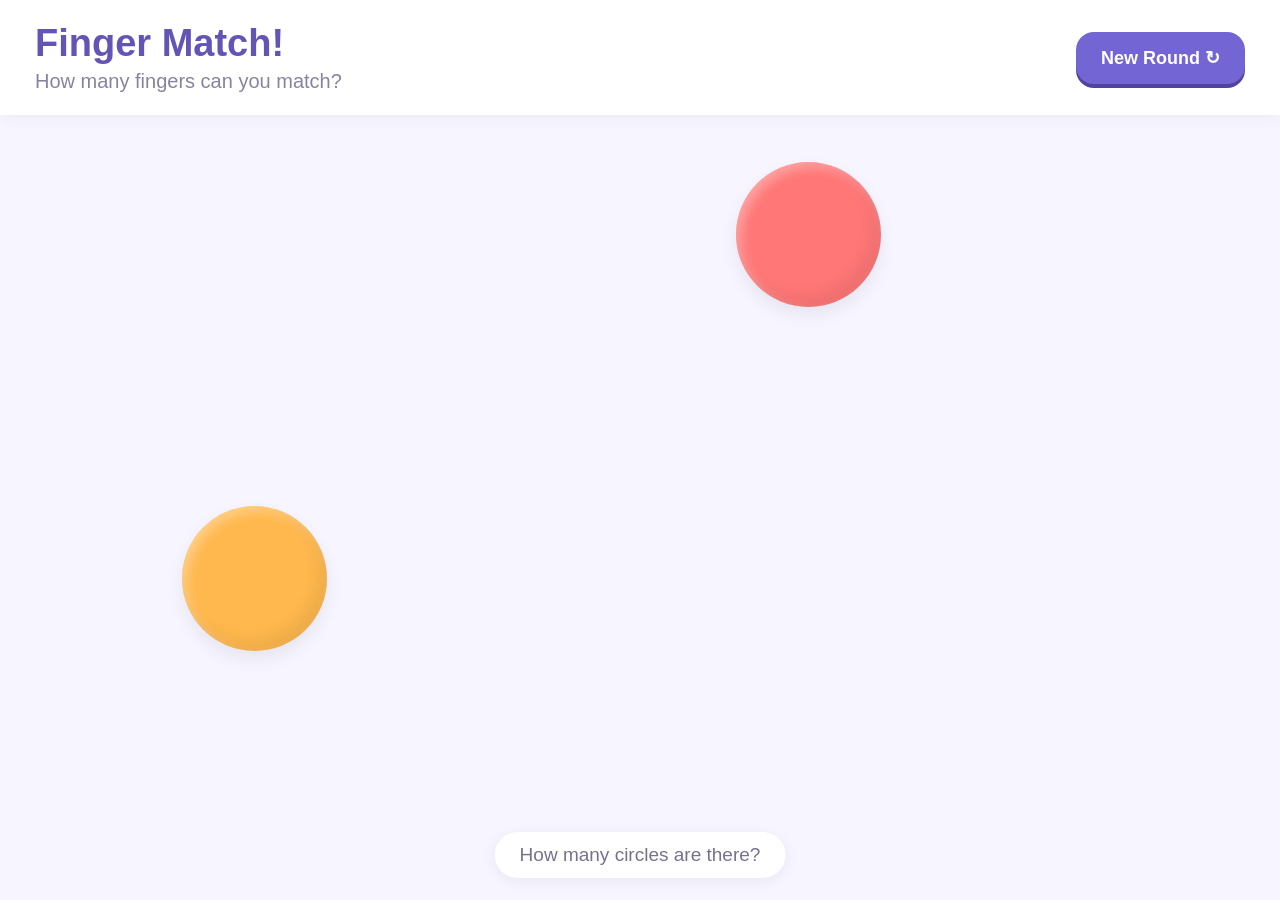
==== index.html @ fcbec7e9 "Link CSS and JS files in index.html" ====
<!DOCTYPE html>
<html lang="en">
<head>
<meta charset="UTF-8">
<meta name="viewport"
      content="width=device-width, initial-scale=1, maximum-scale=1, user-scalable=no">

<title>Finger Match!</title>

<link href="style.css" rel="stylesheet"/>
</head>

<body>

<header>
    <div>
        <h1>Finger Match!</h1>
        <div id="instructions">
            How many fingers can you match?
        </div>
    </div>

    <button onclick="newRound()">New Round ↻</button>
</header>

<main id="game">
    <div id="counter">Get ready!</div> <div id="hold-wheel"><div id="wheel-inner"></div></div>
</main>

<div id="success">
    <h2>AMAZING! 🎉</h2>
    <p>You matched all the circles!</p>
</div>

<script src="app.js"></script>

</body>
</html>
---- style.css ----
* {
    box-sizing: border-box;
    -webkit-tap-highlight-color: transparent;
}

body {
    margin: 0;
    overflow: hidden;
    font-family: "Trebuchet MS", sans-serif;
    background: #f7f5ff;
    color: #34304d;
    touch-action: none;
    user-select: none;
    -webkit-user-select: none;
}

header {
    height: 115px;
    display: flex;
    align-items: center;
    justify-content: space-between;
    padding: 15px 35px;
    background: white;
    box-shadow: 0 3px 15px #0000000c;
    position: relative;
    z-index: 10;
}

h1 {
    font-size: clamp(25px, 4vw, 38px);
    margin: 0;
    color: #6355b5;
}

#instructions {
    font-size: clamp(15px, 2vw, 20px);
    margin-top: 5px;
    color: #88839e;
}

button {
    border: none;
    background: #7465d5;
    color: white;
    border-radius: 18px;
    padding: 15px 25px;
    font-size: 18px;
    font-weight: bold;
    cursor: pointer;
    box-shadow: 0 4px 0 #50439f;
}

button:active {
    transform: translateY(3px);
    box-shadow: 0 1px 0 #50439f;
}

#game {
    height: calc(100dvh - 115px);
    width: 100vw;
    position: relative;
    overflow: hidden;
    touch-action: none;
}

.circle {
    position: absolute;
    border-radius: 50%;
    display: flex;
    align-items: center;
    justify-content: center;
    box-shadow:
        inset -8px -10px 15px #00000012,
        inset 5px 5px 12px #ffffff55,
        0 8px 18px #00000012;
    animation: appear 0.55s cubic-bezier(.2, 1.5, .5, 1);
    pointer-events: none;
}

@keyframes appear {
    from {
        transform: scale(0) rotate(-90deg);
        opacity: 0;
    }
    to {
        transform: scale(1) rotate(0);
        opacity: 1;
    }
}

#counter {
    position: absolute;
    bottom: 22px;
    left: 50%;
    transform: translateX(-50%);
    background: white;
    padding: 12px 25px;
    border-radius: 30px;
    font-size: 19px;
    color: #77718e;
    box-shadow: 0 3px 15px #00000010;
    z-index: 5;
    white-space: nowrap;
}

#success {
    position: fixed;
    inset: 0;
    z-index: 20;
    background: #ffffffd9;
    display: none;
    align-items: center;
    justify-content: center;
    flex-direction: column;
    text-align: center;
    pointer-events: none;
}

#success.show {
    display: flex;
    animation: fadeIn 0.3s ease;
}

#success h2 {
    font-size: clamp(45px, 9vw, 85px);
    color: #7465d5;
    margin: 10px;
    animation: bounce 0.7s infinite alternate;
}

#success p {
    font-size: clamp(20px, 4vw, 30px);
    color: #817b99;
}

#hold-wheel {
    position: absolute;
    width: 105px;
    height: 105px;
    left: 50%;
    top: 50%;
    transform: translate(-50%, -50%);
    border-radius: 50%;

    background: conic-gradient(
        #7465d5 0deg,
        #7465d5 0deg,
        #e8e5f5 0deg
    );

    display: none;
    align-items: center;
    justify-content: center;
    z-index: 8;
    pointer-events: none;

    box-shadow: 0 4px 15px #00000015;
}

#wheel-inner {
    width: 83px;
    height: 83px;
    background: #f7f5ff;
    border-radius: 50%;
}

#hold-wheel.active {
    display: flex;
}

@keyframes fadeIn {
    from { opacity: 0; }
    to { opacity: 1; }
}

@keyframes bounce {
    from { transform: scale(1) rotate(-3deg); }
    to { transform: scale(1.12) rotate(3deg); }
}

.confetti {
    position: fixed;
    top: -20px;
    width: 13px;
    height: 20px;
    z-index: 30;
    pointer-events: none;
    animation: fall 2.5s linear forwards;
}

@keyframes fall {
    to {
        transform: translateY(110vh) rotate(800deg);
        opacity: 0;
    }
}

@media (max-width: 600px) {
    header {
        padding: 12px 18px;
        height: 100px;
    }

    #game {
        height: calc(100dvh - 100px);
    }

    button {
        padding: 12px 16px;
        font-size: 15px;
    }
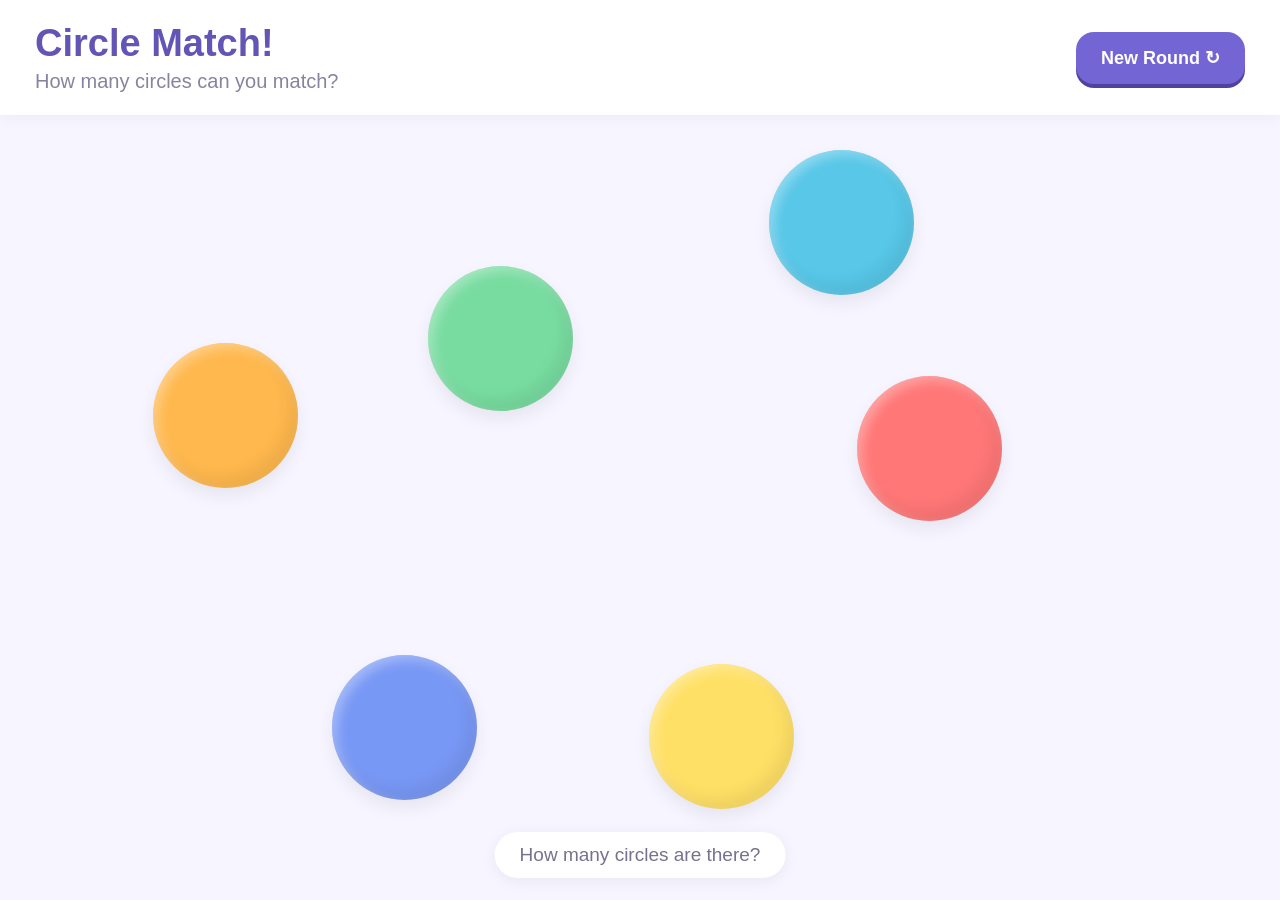
==== commit a8ba4e8c: "Rename game from 'Finger Match' to 'Circle Match'" ====
--- a/index.html
+++ b/index.html
@@ -15,9 +15,9 @@
 
 <header>
     <div>
-        <h1>Finger Match!</h1>
+        <h1>Circle Match!</h1>
         <div id="instructions">
-            How many fingers can you match?
+            How many circles can you match?
         </div>
     </div>
 
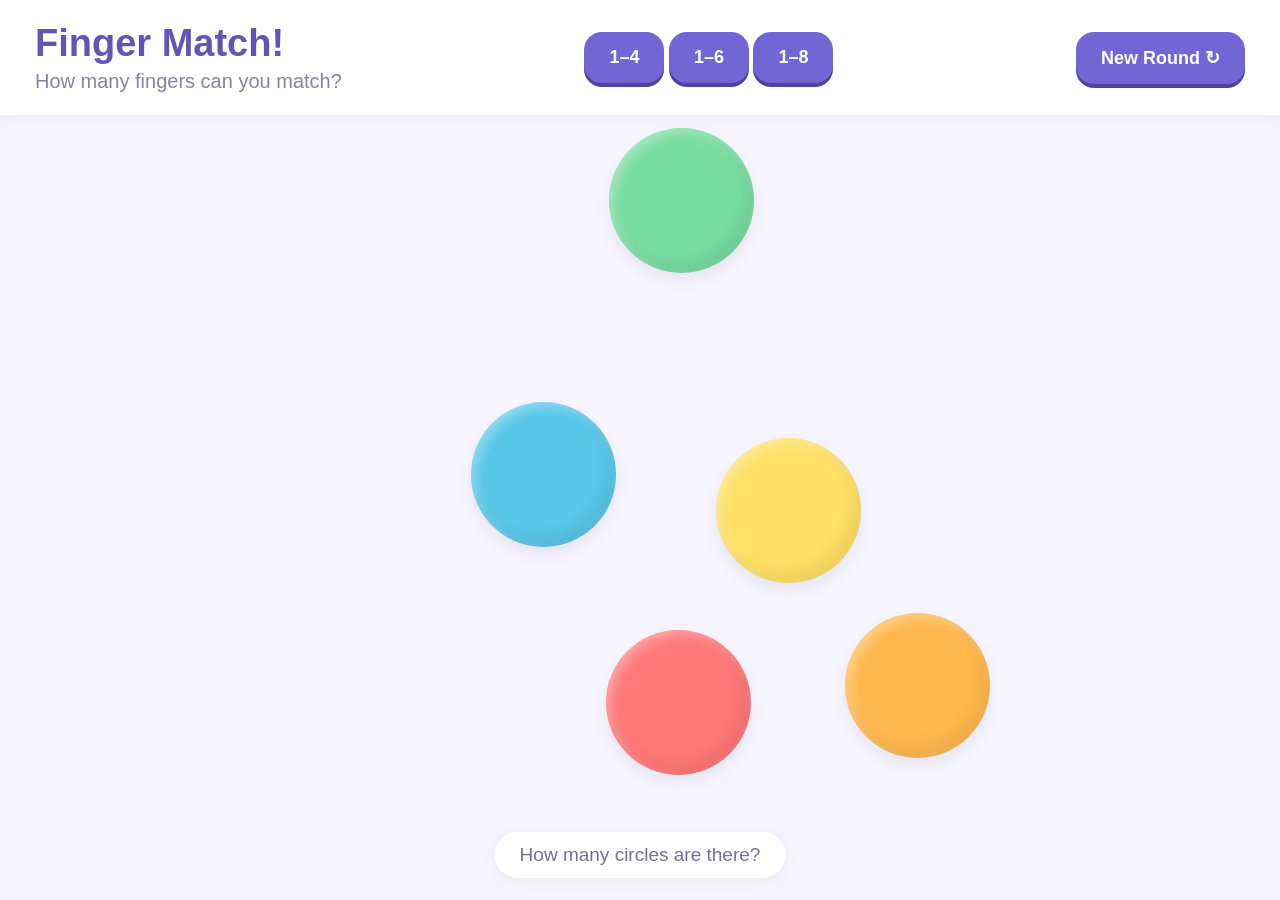
==== commit 7110498b: "Rename game from 'Circle Match' to 'Finger Match'" ====
--- a/index.html
+++ b/index.html
@@ -15,10 +15,22 @@
 
 <header>
     <div>
-        <h1>Circle Match!</h1>
+        <h1>Finger Match!</h1>
         <div id="instructions">
-            How many circles can you match?
+            How many fingers can you match?
         </div>
+    </div>
+
+    <div class="level-selector">
+        <button class="level-btn active" onclick="setLevel(4, this)">
+            1–4
+        </button>
+        <button class="level-btn" onclick="setLevel(6, this)">
+            1–6
+        </button>
+        <button class="level-btn" onclick="setLevel(8, this)">
+            1–8
+        </button>
     </div>
 
     <button onclick="newRound()">New Round ↻</button>
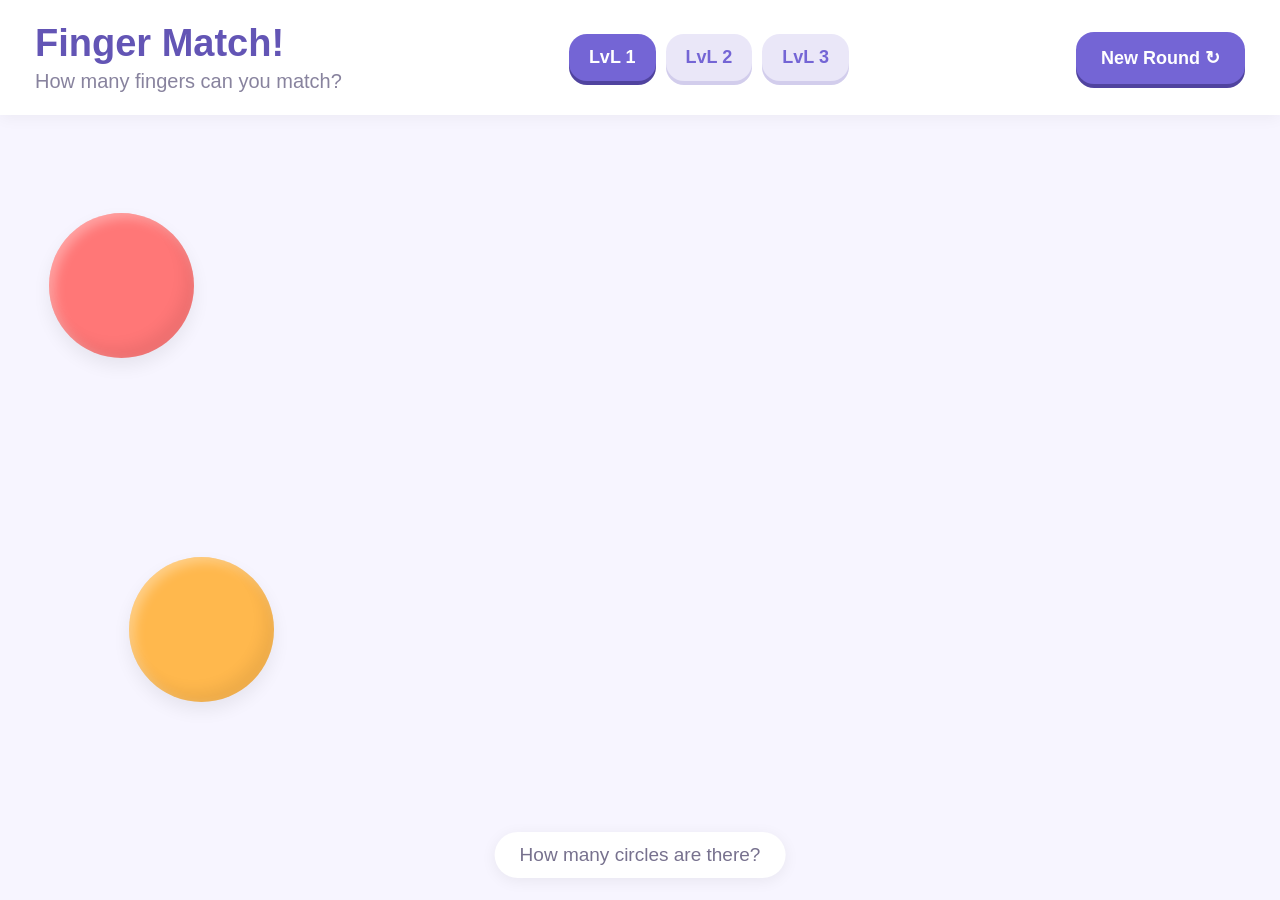
==== commit f91c6a80: "Update index.html" ====
--- a/index.html
+++ b/index.html
@@ -23,13 +23,13 @@
 
     <div class="level-selector">
         <button class="level-btn active" onclick="setLevel(4, this)">
-            1–4
+            LvL 1
         </button>
         <button class="level-btn" onclick="setLevel(6, this)">
-            1–6
+            LvL 2
         </button>
         <button class="level-btn" onclick="setLevel(8, this)">
-            1–8
+            LvL 3
         </button>
     </div>
 
--- a/style.css
+++ b/style.css
@@ -157,6 +157,41 @@
     box-shadow: 0 4px 15px #00000015;
 }
 
+.level-selector {
+    display: flex;
+    gap: 10px;
+    align-items: center;
+}
+
+.level-btn {
+    background: #eae7f8;
+    color: #7465d5;
+    box-shadow: 0 4px 0 #d2cdec;
+    padding: 13px 20px;
+}
+
+.level-btn.active {
+    background: #7465d5;
+    color: white;
+    box-shadow: 0 4px 0 #50439f;
+}
+
+@media (max-width: 700px) {
+    header {
+        padding: 10px;
+        gap: 8px;
+    }
+
+    .level-selector {
+        gap: 5px;
+    }
+
+    .level-btn {
+        padding: 10px 12px;
+        font-size: 14px;
+    }
+}
+
 #wheel-inner {
     width: 83px;
     height: 83px;
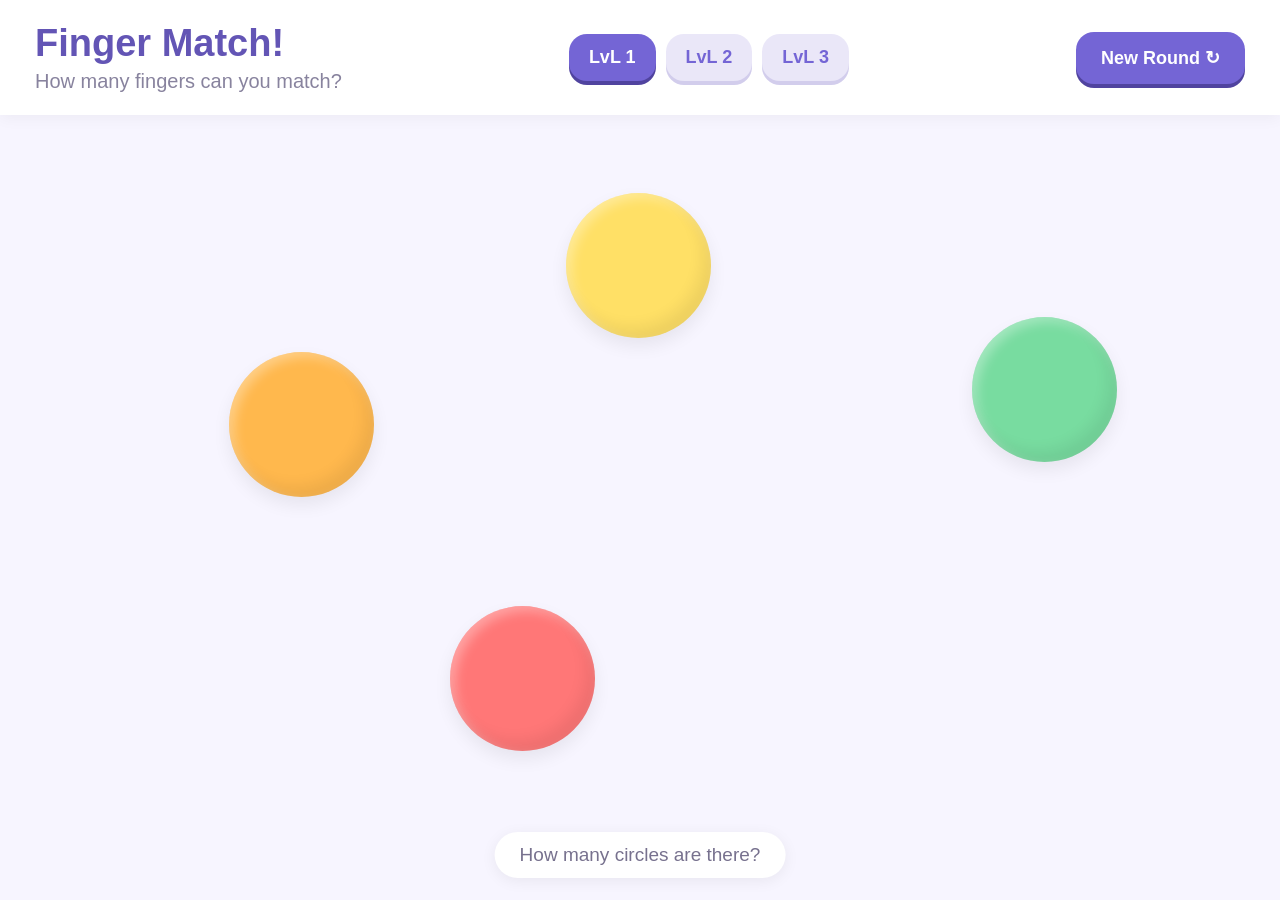
==== commit c64001f3: "Update level buttons to set correct levels" ====
--- a/index.html
+++ b/index.html
@@ -22,10 +22,10 @@
     </div>
 
     <div class="level-selector">
-        <button class="level-btn active" onclick="setLevel(4, this)">
+        <button class="level-btn active" onclick="setLevel(2, this)">
             LvL 1
         </button>
-        <button class="level-btn" onclick="setLevel(6, this)">
+        <button class="level-btn" onclick="setLevel(4, this)">
             LvL 2
         </button>
         <button class="level-btn" onclick="setLevel(8, this)">
--- a/style.css
+++ b/style.css
@@ -1,3 +1,4 @@
+
 * {
     box-sizing: border-box;
     -webkit-tap-highlight-color: transparent;
@@ -19,6 +20,7 @@
     display: flex;
     align-items: center;
     justify-content: space-between;
+    gap: 15px;
     padding: 15px 35px;
     background: white;
     box-shadow: 0 3px 15px #0000000c;
@@ -53,6 +55,27 @@
 button:active {
     transform: translateY(3px);
     box-shadow: 0 1px 0 #50439f;
+}
+
+.level-selector {
+    display: flex;
+    gap: 10px;
+    align-items: center;
+    flex-shrink: 0;
+}
+
+.level-btn {
+    background-color: #eae7f8;
+    color: #7465d5;
+    box-shadow: 0 4px 0 #d2cdec;
+    padding: 13px 20px;
+    transition: background-color 0.2s, color 0.2s;
+}
+
+.level-btn.active {
+    background-color: #7465d5;
+    color: white;
+    box-shadow: 0 4px 0 #50439f;
 }
 
 #game {
@@ -103,36 +126,11 @@
     white-space: nowrap;
 }
 
-#success {
-    position: fixed;
-    inset: 0;
-    z-index: 20;
-    background: #ffffffd9;
+#counter:empty {
     display: none;
-    align-items: center;
-    justify-content: center;
-    flex-direction: column;
-    text-align: center;
-    pointer-events: none;
-}
-
-#success.show {
-    display: flex;
-    animation: fadeIn 0.3s ease;
-}
-
-#success h2 {
-    font-size: clamp(45px, 9vw, 85px);
-    color: #7465d5;
-    margin: 10px;
-    animation: bounce 0.7s infinite alternate;
-}
-
-#success p {
-    font-size: clamp(20px, 4vw, 30px);
-    color: #817b99;
-}
-
+}
+
+/* Circular hold progress wheel */
 #hold-wheel {
     position: absolute;
     width: 105px;
@@ -144,7 +142,6 @@
 
     background: conic-gradient(
         #7465d5 0deg,
-        #7465d5 0deg,
         #e8e5f5 0deg
     );
 
@@ -157,39 +154,8 @@
     box-shadow: 0 4px 15px #00000015;
 }
 
-.level-selector {
-    display: flex;
-    gap: 10px;
-    align-items: center;
-}
-
-.level-btn {
-    background: #eae7f8;
-    color: #7465d5;
-    box-shadow: 0 4px 0 #d2cdec;
-    padding: 13px 20px;
-}
-
-.level-btn.active {
-    background: #7465d5;
-    color: white;
-    box-shadow: 0 4px 0 #50439f;
-}
-
-@media (max-width: 700px) {
-    header {
-        padding: 10px;
-        gap: 8px;
-    }
-
-    .level-selector {
-        gap: 5px;
-    }
-
-    .level-btn {
-        padding: 10px 12px;
-        font-size: 14px;
-    }
+#hold-wheel.active {
+    display: flex;
 }
 
 #wheel-inner {
@@ -199,8 +165,35 @@
     border-radius: 50%;
 }
 
-#hold-wheel.active {
-    display: flex;
+/* Celebration */
+#success {
+    position: fixed;
+    inset: 0;
+    z-index: 20;
+    background: #ffffffd9;
+    display: none;
+    align-items: center;
+    justify-content: center;
+    flex-direction: column;
+    text-align: center;
+    pointer-events: none;
+}
+
+#success.show {
+    display: flex;
+    animation: fadeIn 0.3s ease;
+}
+
+#success h2 {
+    font-size: clamp(45px, 9vw, 85px);
+    color: #7465d5;
+    margin: 10px;
+    animation: bounce 0.7s infinite alternate;
+}
+
+#success p {
+    font-size: clamp(20px, 4vw, 30px);
+    color: #817b99;
 }
 
 @keyframes fadeIn {
@@ -213,6 +206,7 @@
     to { transform: scale(1.12) rotate(3deg); }
 }
 
+/* Confetti */
 .confetti {
     position: fixed;
     top: -20px;
@@ -230,6 +224,23 @@
     }
 }
 
+/* Responsive layout */
+@media (max-width: 700px) {
+    header {
+        padding: 10px;
+        gap: 8px;
+    }
+
+    .level-selector {
+        gap: 5px;
+    }
+
+    .level-btn {
+        padding: 10px 12px;
+        font-size: 14px;
+    }
+}
+
 @media (max-width: 600px) {
     header {
         padding: 12px 18px;
@@ -244,3 +255,4 @@
         padding: 12px 16px;
         font-size: 15px;
     }
+}
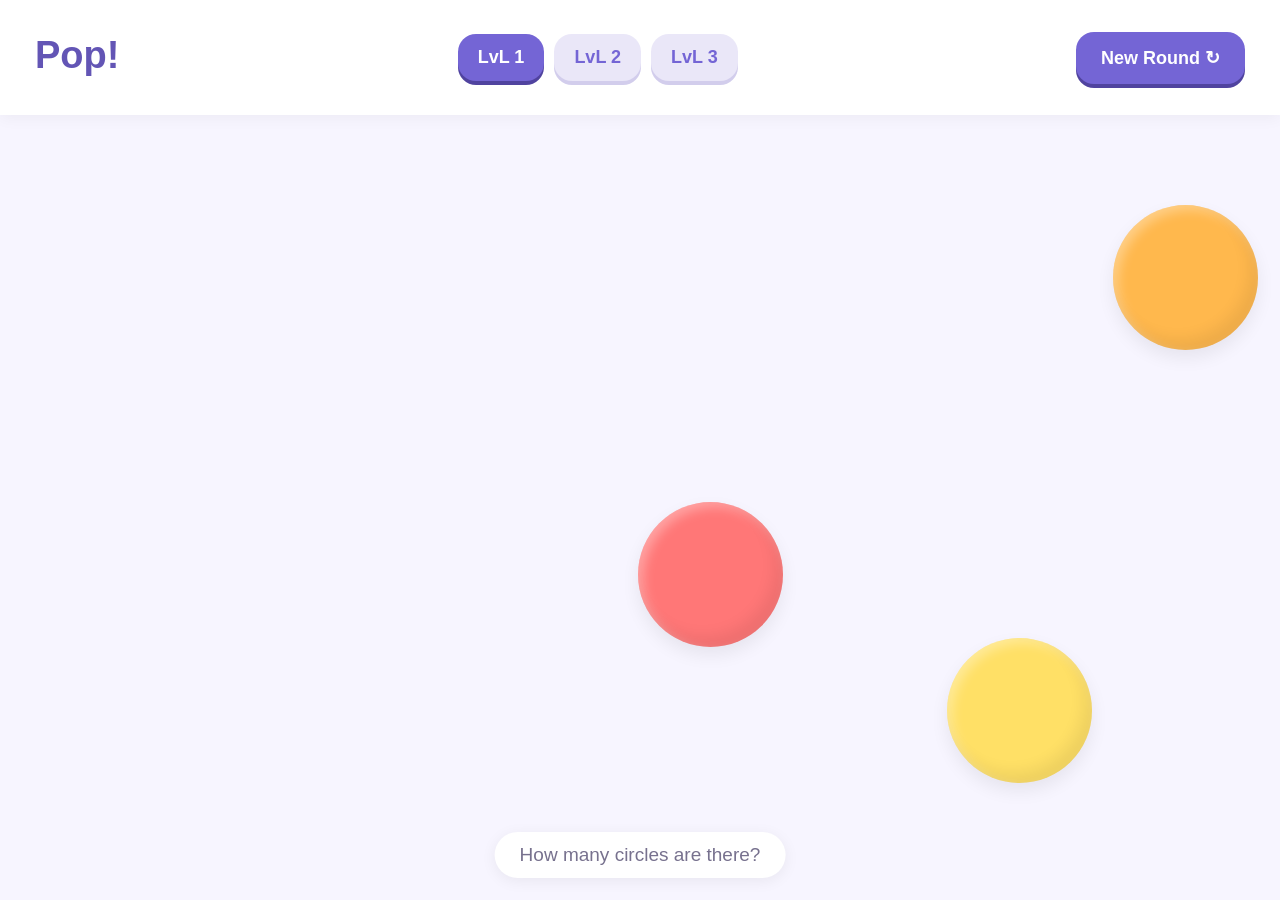
==== commit 01fc245e: "Change title and heading from 'Finger Match!' to 'Pop!'" ====
--- a/index.html
+++ b/index.html
@@ -6,7 +6,7 @@
 <meta name="viewport"
       content="width=device-width, initial-scale=1, maximum-scale=1, user-scalable=no">
 
-<title>Finger Match!</title>
+<title>Pop!</title>
 
 <link href="style.css" rel="stylesheet"/>
 </head>
@@ -15,9 +15,8 @@
 
 <header>
     <div>
-        <h1>Finger Match!</h1>
+        <h1>Pop!</h1>
         <div id="instructions">
-            How many fingers can you match?
         </div>
     </div>
 
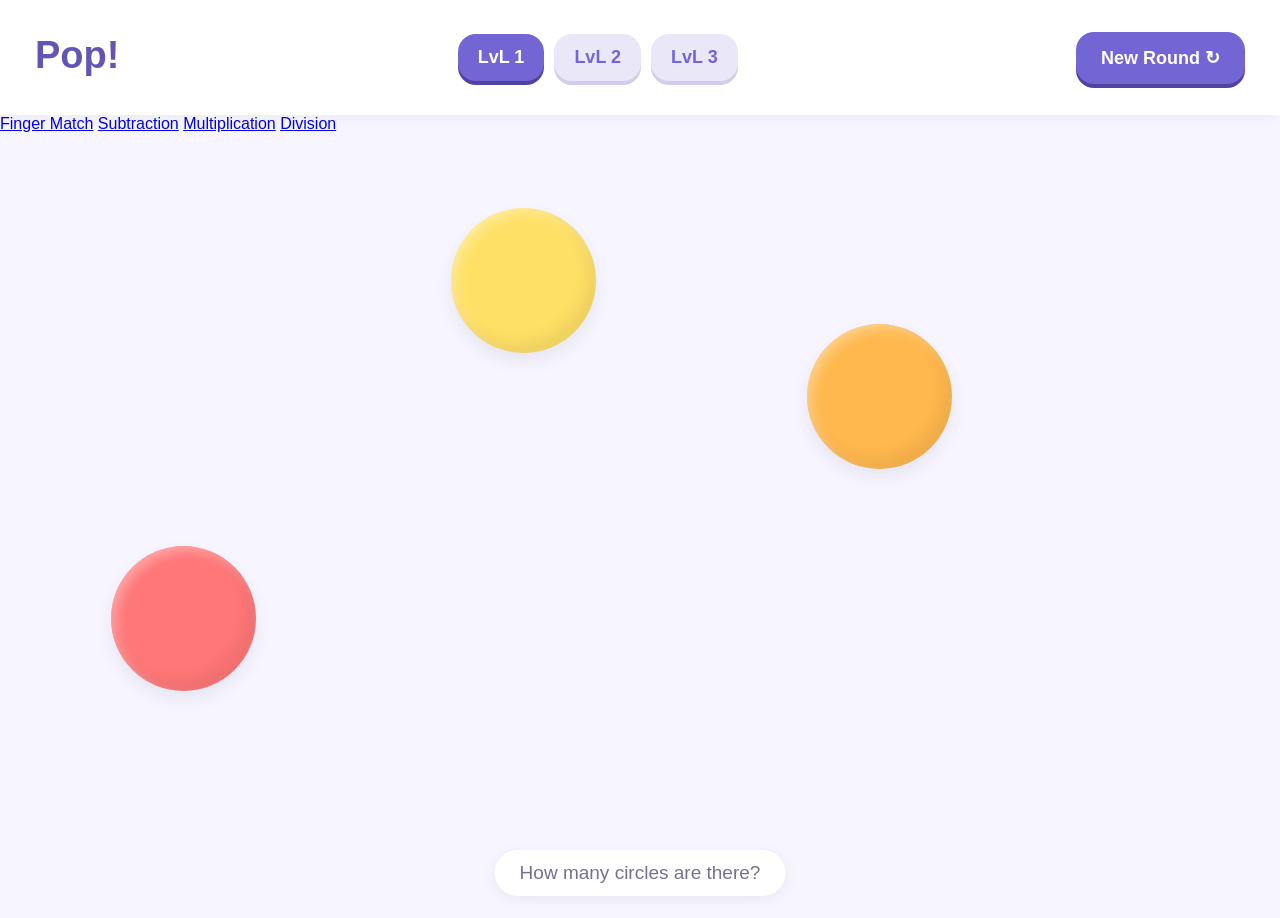
==== commit cc07a8c0: "Update index.html" ====
--- a/index.html
+++ b/index.html
@@ -34,7 +34,14 @@
 
     <button onclick="newRound()">New Round ↻</button>
 </header>
-
+      
+<nav class="page-nav">
+    <a href="index.html" class="nav-link active">Finger Match</a>
+    <a href="subtraction.html" class="nav-link">Subtraction</a>
+    <a href="multiplication.html" class="nav-link">Multiplication</a>
+    <a href="division.html" class="nav-link">Division</a>
+</nav>
+      
 <main id="game">
     <div id="counter">Get ready!</div> <div id="hold-wheel"><div id="wheel-inner"></div></div>
 </main>
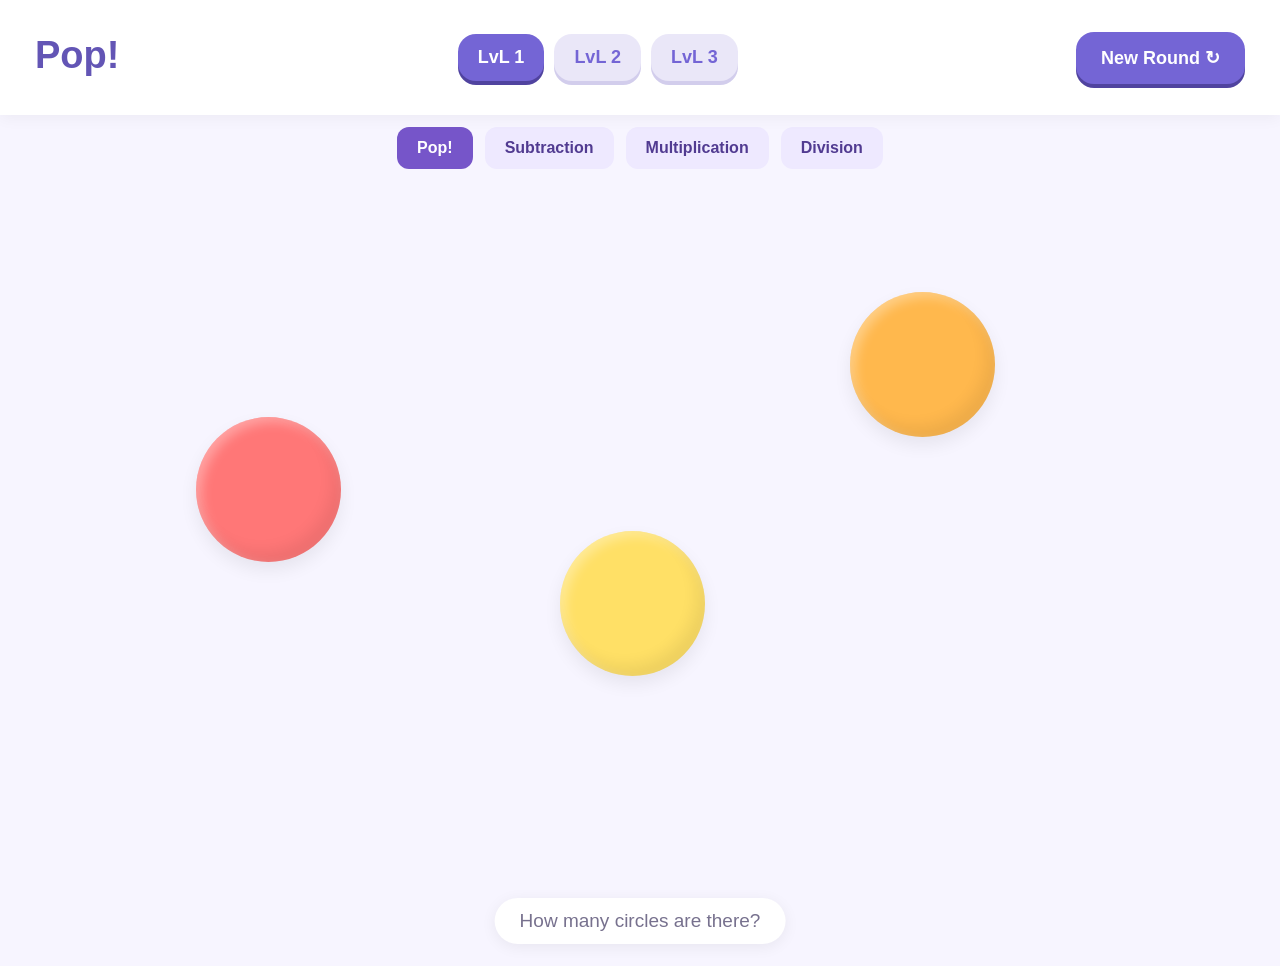
==== commit 74fbc037: "Update navigation link from 'Finger Match' to 'Pop!'" ====
--- a/index.html
+++ b/index.html
@@ -36,7 +36,7 @@
 </header>
       
 <nav class="page-nav">
-    <a href="index.html" class="nav-link active">Finger Match</a>
+    <a href="index.html" class="nav-link active">Pop!</a>
     <a href="subtraction.html" class="nav-link">Subtraction</a>
     <a href="multiplication.html" class="nav-link">Multiplication</a>
     <a href="division.html" class="nav-link">Division</a>
--- a/style.css
+++ b/style.css
@@ -26,6 +26,30 @@
     box-shadow: 0 3px 15px #0000000c;
     position: relative;
     z-index: 10;
+}
+
+.page-nav {
+    display: flex;
+    justify-content: center;
+    flex-wrap: wrap;
+    gap: 12px;
+    padding: 12px;
+}
+
+.nav-link {
+    text-decoration: none;
+    background: #eee9ff;
+    color: #513b91;
+    padding: 12px 20px;
+    border-radius: 12px;
+    font-weight: bold;
+    font-size: 1rem;
+}
+
+.nav-link:hover,
+.nav-link.active {
+    background: #7655c9;
+    color: white;
 }
 
 h1 {
